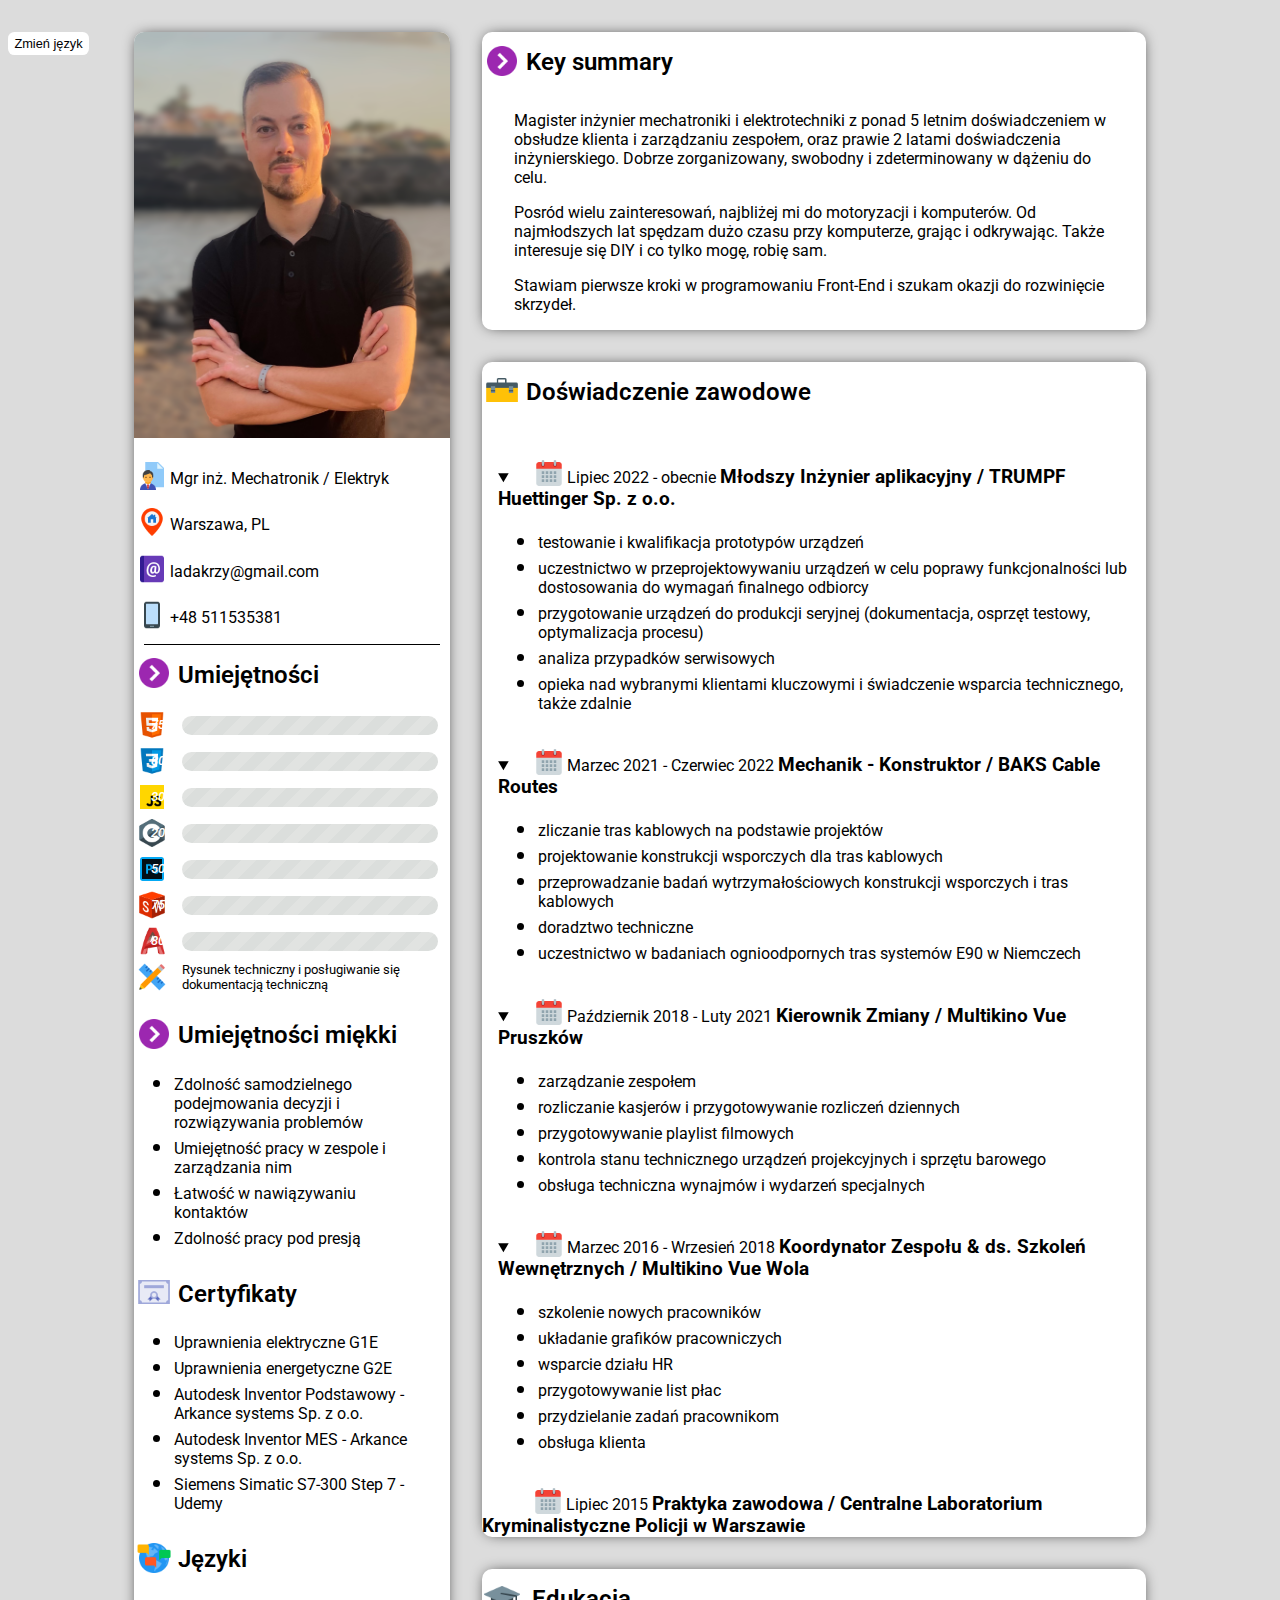
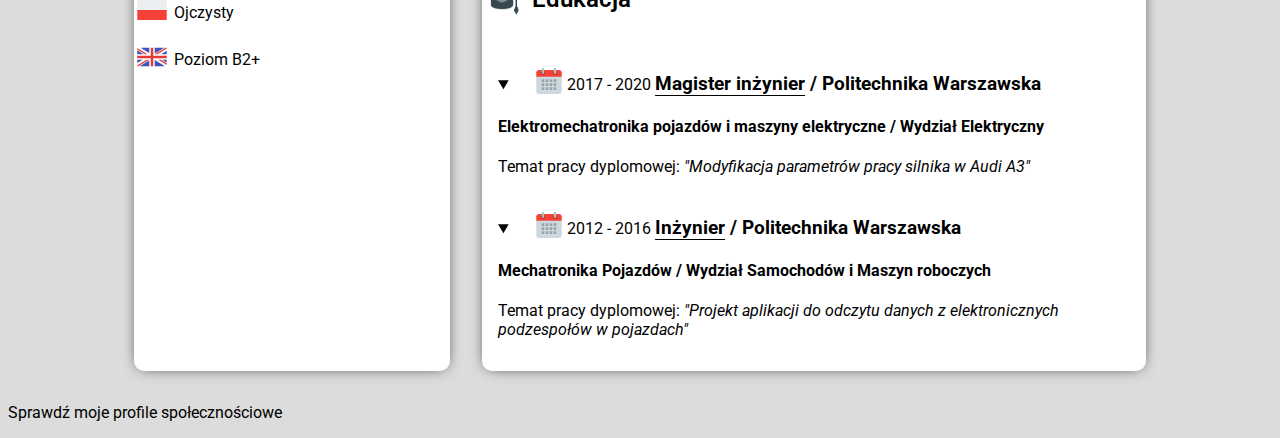
==== index-pl.html @ dfb5e880 "Dodana polska wersja strony" ====
<!doctype html>
<html lang="pl">
	<head>
		<title>Moje wirtualne CV</title>
		<meta charset="utf-8">
		<link href="css/main.css" type="text/css" rel="stylesheet" />
		<link rel="icon" href="img/logo.png"/>
		<meta name="description" content="Wirtualne CV mgr inż. Krzysztof Łada">
		<meta name="author" content="Kierooownik">
		
	</head>
	
	<body>
<!-----------------Language Selector ----------------->
        <div id="p-lang">
            <button class="langbtn">Zmień język</button>
            <div class="p-lang-content">
                <a href="index.html">EN</a>
                <a href="index-pl.html">PL</a>
            </div>
        </div>
        <div class="main-content">
<!-----------------Left Side----------------->
            <div class="left-side">
                <div class="foto">
                        <img id="avatar" src="img/foto-doc2.png" alt="Ja" title="Krzysztof">
                </div>
                <div class="info">
                    <p><img class="ikona" src="img/student.png">Mgr inż. Mechatronik / Elektryk</p>
                    <p><img class="ikona" src="img/home.png">Warszawa, PL</p>
                    <p><img class="ikona" src="img/mail.png">ladakrzy@gmail.com</p>
                    <p><img class="ikona" src="img/phone.png">+48 511535381</p>
                    <hr class="content-underline">
                </div>
                <div class="skills">
                    <p class="h-large"><img class="content-img" src="img/star.png">Umiejętności</p>
                    <div class="skill"><img class="skill-ico" src="img/html5.png">
                        <div class="meter stripes">
                            <div class="html"><span class="percentage">75%</span></div> 
                        </div>
                    </div>
                    <div class="skill"><img class="skill-ico" src="img/css3.png">
                        <div class="meter stripes">
                            <div class="css"><span class="percentage">80%</span></div>
                        </div>
                    </div>
                    <div class="skill"><img class="skill-ico" src="img/javascript.png">
                        <div class="meter stripes">
                            <div class="js"><span class="percentage">30%</span></div>
                        </div>
                    </div>
                    <div class="skill"> <img class="skill-ico" src="img/c-sharp.png">
                        <div class="meter stripes">
                            <div class="c-sharp"><span class="percentage">20%</span></div>
                        </div>
                    </div>
                    <div class="skill"><img class="skill-ico" src="img/photoshop.png">
                        <div class="meter stripes">
                            <div class="photoshop"><span class="percentage">50%</span></div>
                        </div>
                    </div>
                    <div class="skill"><img class="skill-ico" src="img/solidworks.png">
                        <div class="meter stripes">
                            <div class="solid"><span class="percentage">75%</span></div>
                        </div>    
                    </div>
                    <div class="skill"><img class="skill-ico" src="img/autocad.png">
                        <div class="meter stripes">
                            <div class="autocad"><span class="percentage">80%</span></div>
                        </div>
                    </div>
                    <div class="skill"><img class="skill-ico" src="img/design.png">
                        <p id="draw">Rysunek techniczny i posługiwanie się dokumentacją techniczną</p>
                    </div>
                </div>
                <div class="soft-skills">
                    <p class="h-large"><img class="content-img" src="img/star.png">Umiejętności miękki</p>
                    <ul class="soft-list">
                        <li>Zdolność samodzielnego podejmowania decyzji i rozwiązywania problemów</li>
                        <li>Umiejętność pracy w zespole i zarządzania nim</li>
                        <li>Łatwość w nawiązywaniu kontaktów</li>
                        <li>Zdolność pracy pod presją</li>
                    </ul>
                </div>
                <div class="certificates">
                    <p class="h-large"><img class="content-img" src="img/certificate.png">Certyfikaty</p>
                    <ul class="cert">
                        <li>Uprawnienia elektryczne G1E</li>
                        <li>Uprawnienia energetyczne G2E</li>
                        <li>Autodesk Inventor Podstawowy - Arkance systems Sp. z o.o.</li>
                        <li>Autodesk Inventor MES - Arkance systems Sp. z o.o.</li>
                        <li>Siemens Simatic S7-300 Step 7 - Udemy</li>
                    </ul>
                </div>
                <div class="languages">
                    <p class="h-large"><img class="content-img" src="img/language.png">Języki</p>
                    
                        <p class="lang"><img class="ikona flaga" src="img/pol.png"> Ojczysty</p>
                        <p class="lang"><img class="ikona flaga" src="img/eng.png"> Poziom B2+</p>
                </div>
            </div>

<!-----------------Right Side----------------->
            <div class="right-side1">
                <div class="summary">
                    <p class="h-large"><img class="content-img" src="img/star.png">Key summary</p>
                    <div class="about">
                        <p>Magister inżynier mechatroniki i elektrotechniki z ponad 5 letnim doświadczeniem w obsłudze klienta i zarządzaniu zespołem, oraz prawie 2 latami doświadczenia inżynierskiego. Dobrze zorganizowany, swobodny i zdeterminowany w dążeniu do celu.</p>
                        <p>Posród wielu zainteresowań, najbliżej mi do motoryzacji i komputerów. Od najmłodszych lat spędzam dużo czasu przy komputerze, grając i odkrywając. Także interesuje się DIY i co tylko mogę, robię sam. </p>
                        <p>Stawiam pierwsze kroki w programowaniu Front-End i szukam okazji do rozwinięcie skrzydeł.</p>
                    </div>
                </div>
            </div>
            <div class="right-side2">
<!-----------------Experience----------------->                
                <div class="experience">
                    <p class="h-large"><img class="content-img" src="img/case.png">Doświadczenie zawodowe</p>
                    <details open>
                        <summary>
                            <time class="date-range"><img class="ikona" src=img/calendar.png>Lipiec 2022 - obecnie </time>
                            <h3>Młodszy Inżynier aplikacyjny / TRUMPF Huettinger Sp. z o.o.</h3>
                        </summary>
                        <ul>
                            <li>testowanie i kwalifikacja prototypów urządzeń</li>
                            <li>uczestnictwo w przeprojektowywaniu urządzeń w celu poprawy funkcjonalności lub dostosowania do wymagań finalnego odbiorcy</li>
                            <li>przygotowanie urządzeń do produkcji seryjnej (dokumentacja, osprzęt testowy, optymalizacja procesu)</li>
                            <li>analiza przypadków serwisowych</li>
                            <li>opieka nad wybranymi klientami kluczowymi i świadczenie wsparcia technicznego, także zdalnie</li>
                        </ul>
                    </details>
                    <details open>
                        <summary>
                            <time class="date-range"><img class="ikona" src=img/calendar.png>Marzec 2021 - Czerwiec 2022</time>
                            <h3>Mechanik - Konstruktor / BAKS Cable Routes</h3>
                        </summary>
                        <ul>
                            <li>zliczanie tras kablowych na podstawie projektów</li>
                            <li>projektowanie konstrukcji wsporczych dla tras kablowych</li>
                            <li>przeprowadzanie badań wytrzymałościowych konstrukcji wsporczych i tras kablowych</li>
                            <li>doradztwo techniczne</li>
                            <li>uczestnictwo w badaniach ognioodpornych tras systemów E90 w Niemczech</li>
                        </ul>
                    </details>
                    <details open>
                        <summary><time class="date-range"><img class="ikona" src=img/calendar.png>Październik 2018 - Luty 2021</time>
                            <h3>Kierownik Zmiany / Multikino Vue Pruszków</h3></summary>
                        <ul>
                            <li>zarządzanie zespołem</li>
                            <li>rozliczanie kasjerów i przygotowywanie rozliczeń dziennych</li>
                            <li>przygotowywanie playlist filmowych</li>
                            <li>kontrola stanu technicznego urządzeń projekcyjnych i sprzętu barowego</li>
                            <li>obsługa techniczna wynajmów i wydarzeń specjalnych</li>
                        </ul>
                    </details>
                    <details open>
                        <summary>
                            <time class="date-range"><img class="ikona" src=img/calendar.png>Marzec 2016 - Wrzesień 2018</time>
                            <h3>Koordynator Zespołu & ds. Szkoleń Wewnętrznych / Multikino Vue Wola</h3>
                        </summary>
                        <ul>
                            <li>szkolenie nowych pracowników</li>
                            <li>układanie grafików pracowniczych</li>
                            <li>wsparcie działu HR</li>
                            <li>przygotowywanie list płac</li>
                            <li>przydzielanie zadań pracownikom</li>
                            <li>obsługa klienta</li>
                        </ul>
                    </details>
                            <time class="date-range police"><img class="ikona" src=img/calendar.png>Lipiec 2015</time>
                            <h3>Praktyka zawodowa / Centralne Laboratorium Kryminalistyczne Policji w Warszawie </h3>    
                </div>
            </div>
<!-----------------Education----------------->        
            <div class="right-side3">
                <div class="education">
                    <p class="h-large"><img class="content-img" src="img/education.png"> Edukacja</p>
                    <details open>
                    <summary><time class="date-range"><img class="ikona" src=img/calendar.png>2017 - 2020</time>
                        <h3 class="department"><span class="science-title">Magister inżynier</span> / Politechnika Warszawska</h3>
                    </summary>    
                        <h4 class="speciality">Elektromechatronika pojazdów i maszyny elektryczne / Wydział Elektryczny </h4>
                    <p>Temat pracy dyplomowej: <em>"Modyfikacja parametrów pracy silnika w Audi A3"</em></p>
                    </details>
                    <details open>
                    <summary><time class="date-range"><img class="ikona" src=img/calendar.png>2012 - 2016</time>
                        <h3 class="department"><span class="science-title">Inżynier</span> / Politechnika Warszawska</h3>
                    </summary>
                        <h4 class="speciality">Mechatronika Pojazdów / Wydział Samochodów i Maszyn roboczych</h4>
                    <p>Temat pracy dyplomowej: <em>"Projekt aplikacji do odczytu danych z elektronicznych podzespołów w pojazdach"</em></p>
                    </details>
                    
                </div>
            </div>
        </div>
        <footer>
            <p>Sprawdź moje profile społecznościowe</p>
            <p></p>
        </footer>
    </body>

</html>
---- css/main.css ----
/*-----------------Global Style-----------------*/
@import url(https://fonts.googleapis.com/css?family=Roboto);
body{
    background-color: gainsboro;
    font-family: Roboto;
}
.main-content{
    max-width: 80%;
    margin: 2em auto;
    display: grid;
    grid-template-columns: 1fr 1fr 1fr;
    grid-template-areas: 
    "l r1 r1"
    "l r2 r2"
    "l r3 r3"
    ;
    gap: 2em;
}
.content-underline{
    background-color: #000;
    height: 1px;
    border: none;
    margin: 0 10px;
}
#avatar{
    width: 100%;
    border-radius: 10px 10px 0 0;
}
.content-img{
    margin-top: -0.25em;
    margin-left: 2px;
    height: 1.5em;
    vertical-align: middle;
    padding-right: 0.25em;
}
.h-large{
    font-size: 1.5em;
    display: inline-block;
    margin-top: 16px;
    margin-bottom: 16px;
    font-weight: 600;
}
.foto{
    text-align: center;
}
.left-side{
    grid-area: l;
    background-color: #fff;
    box-shadow: 0px 0px 15px -5px rgba(0, 0, 0, 1);
    border-radius: 10px;
    
}
.right-side1{
    grid-area: r1;
    background-color: #fff;
    box-shadow: 0px 0px 15px -5px rgba(0, 0, 0, 1);
    border-radius: 10px;
}
.right-side2{
    grid-area: r2;
    background-color: #fff;
    box-shadow: 0px 0px 15px -5px rgba(0, 0, 0, 1);
    border-radius: 10px;
}
.right-side3{
    grid-area: r3;
    background-color: #fff;
    box-shadow: 0px 0px 15px -5px rgba(0, 0, 0, 1);
    border-radius: 10px;
}
/*-----------------Language Dropdown-----------------*/
.langbtn{
    background-color: white;
    color: #000;
    padding: 0.3em 0.5em;
    font-size: 0.8em;
    border: none;
    border-radius: 0.5em;
}
#p-lang{
    position: absolute;
    display: inline-block;
}
.p-lang-content{
    display: none;
    position: absolute;
    background-color: #fff;
    box-shadow: 0 0.5em 1em 0 rgba(0,0,0,0.2);
    width: 100%;
    font-size: 0.8em;
    text-align: center;
    border: none;
    border-radius: 0.5em;
}
.p-lang-content a{
    color: #000;
    text-decoration: none;
    display: block;
    padding-top: 0.2em;
}
#p-lang:hover .langbtn {
    font-weight: bold;
}
#p-lang:hover .p-lang-content{
    display: block;
}
.p-lang-content a:hover{
    background-color: #e1e4e1ad;
}
/*-----------------Wskaźniki skills-----------------~~*/
.skill-ico{
    width: 2rem;
    height: 2rem;
    padding: 2px;
}
.meter div{
    width: 0%;
}
.percentage{
    color: #fff;
    text-align: center;
    font-size: 0.8rem;
    font-weight: 500;
    float: right;
    padding: 5px;
    font-style: italic;
    margin-top: -0.2rem;
    margin-right: 0.2rem;
}
.skill{
    display: flex;
    flex-direction: row;
    width: 100%;
}
.meter{
    background-color: #cacecbad;
    height: 1.2rem;
    border-radius: 0.6rem;
    text-align: center;
    align-items: center;
    box-shadow: 0 -1px -1px rgba(255, 255, 255, 1);
    width: 100%;
    margin: auto 0.75rem;
}
.stripes {
    background-size: 30px 30px;
    background-image: linear-gradient(
        135deg,
        rgba(255, 255, 255, .15) 25%,
        transparent 25%,
        transparent 50%,
        rgba(255, 255, 255, .15) 50%,
        rgba(255, 255, 255, .15) 75%,
        transparent 75%,
        transparent
    );
    animation: animate-stripes 1.25s linear infinite;
    animation-direction: reverse;
}

.html{
    background-color: #2fce44ad;
    height: 1.2rem;
    border-radius: 0.6rem;
    animation: html 0.5s linear forwards;

}
.css{
    background-color: #2fce44ad;
    height: 1.2rem;
    border-radius: 0.6rem;
    animation: css 0.5s linear forwards;
}
.js{
    background-color: #2fce44ad;
    height: 1.2rem;
    border-radius: 0.6rem;
    animation: js 0.5s linear forwards;
}
.c-sharp{
    background-color: #2fce44ad;
    height: 1.2rem;
    border-radius: 0.6rem;
    animation: c-sharp 0.5s linear forwards;
}
.photoshop{
    background-color: #2fce44ad;
    height: 1.2rem;
    border-radius: 0.6rem;
    animation: photoshop 0.5s linear forwards;
}
.solid{
    background-color: #2fce44ad;
    height: 1.2rem;
    border-radius: 0.6rem;
    animation: solid 0.5s linear forwards;
}
.autocad{
    background-color: #2fce44ad;
    height: 1.2rem;
    border-radius: 0.6rem;
    animation: autocad 0.5s linear forwards;
}
@keyframes animate-stripes {
    0% {
        background-position: 0 0;
    }

    100% {
        background-position: 60px 0;
    }
}
@keyframes html{
    100%{
        width: 75%;
    }
}
@keyframes css {
    100%{
        width: 80%;
    }
}
@keyframes js {
    100%{
        width: 30%;
    }
}
@keyframes c-sharp {
    100%{
        width: 20%;
    }
}
@keyframes photoshop {
    100%{
        width: 50%;
    }
}
@keyframes solid {
    100%{
        width: 75%;
    }
}
@keyframes autocad {
    100%{
        width: 80%;
    }
}
/*~~-----------------Wskaźniki skills-----------------*/
li::marker {
    font-size: 1.5em;
}
.soft-list{
    margin-top: 0px;
    margin-right: 1em;
}
.cert{
    margin-top: 0;
    margin-right: 1em;
}
.lang{
    margin-top: 0;
}
.about{
    margin: 1em 2em;
}
.date-range{
    margin-left: 1em;
}
h3{
    display: inline;
    margin-top: 0rem;
}
details{
    margin: 2em 1em;
}
summary >*{
    display: inline;
    cursor: pointer;
}
.police{
    margin-left: 3em;
}
#draw{
    font-size: 0.8rem;
    display: inline;
    margin-top: 0.2rem;
    margin-left: 0.75rem;
}
.ikona{
    width: 2rem;
    height: 2rem;
    padding: 2px;
    margin-bottom: -0.6rem;
}
.science-title{
    text-decoration: underline;
    text-underline-offset: 0.25em;
}
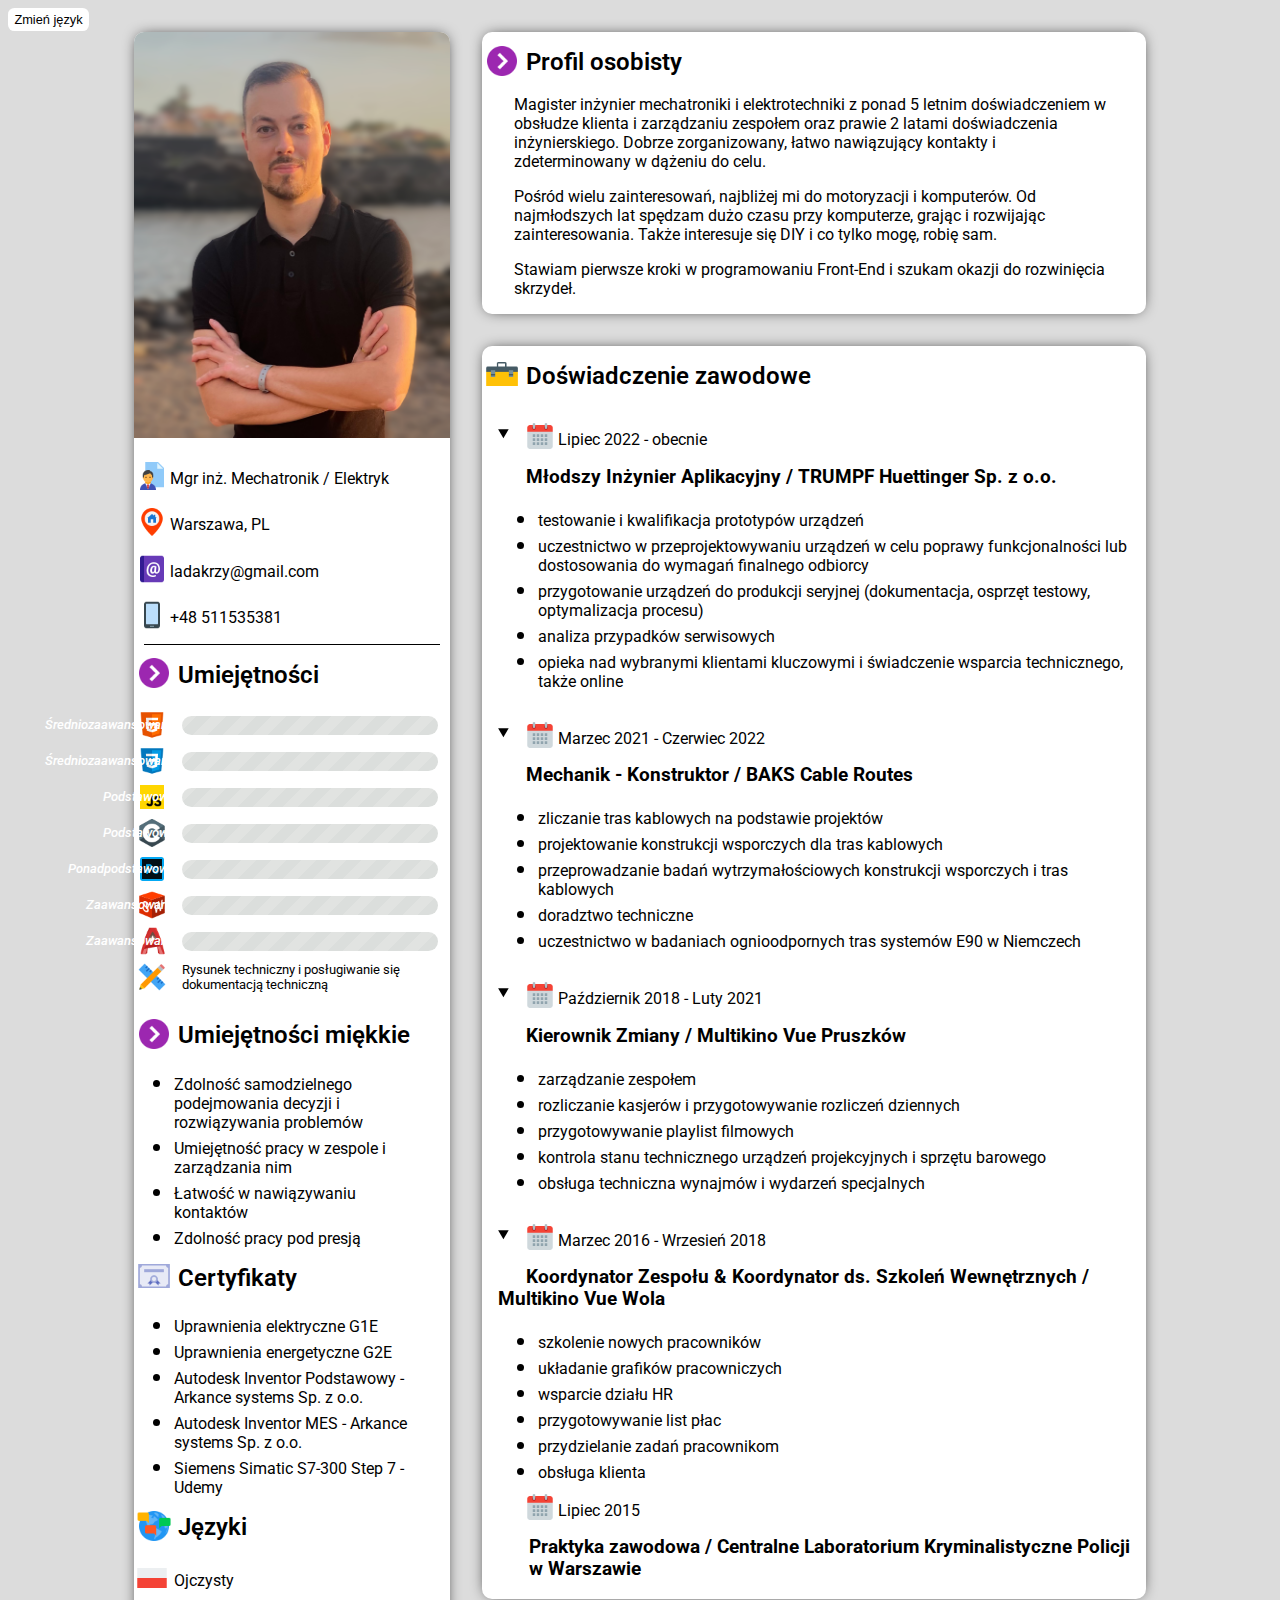
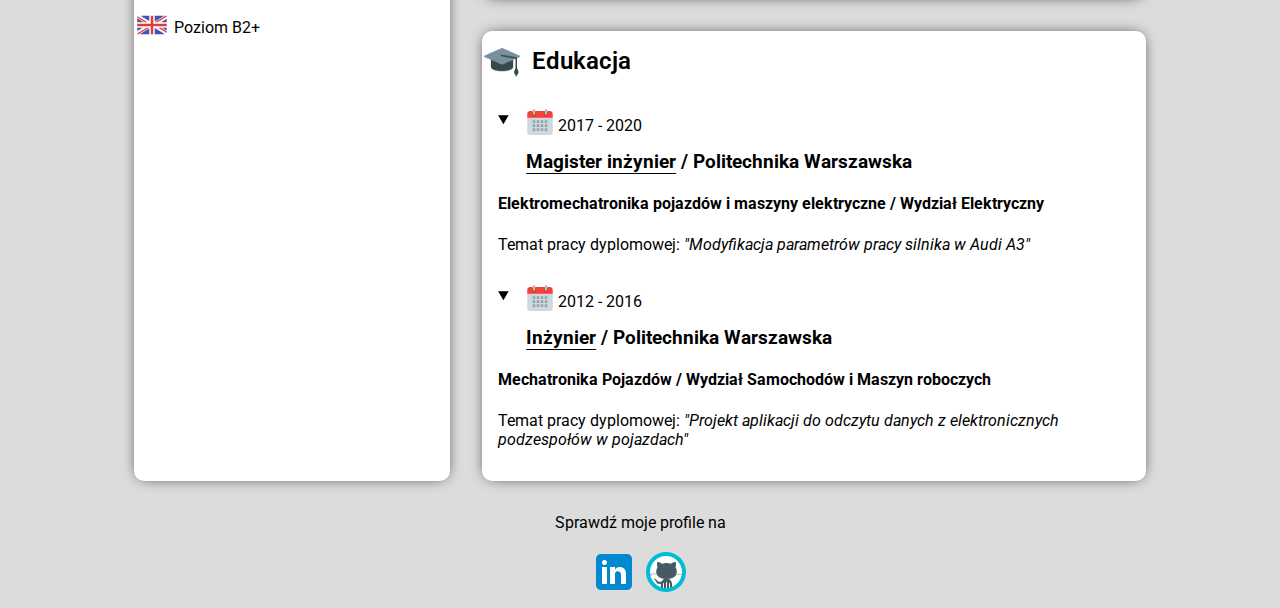
==== commit 5789c503: "Added social & fixing small mistakes" ====
--- a/index-pl.html
+++ b/index-pl.html
@@ -36,37 +36,37 @@
                     <p class="h-large"><img class="content-img" src="img/star.png">Umiejętności</p>
                     <div class="skill"><img class="skill-ico" src="img/html5.png">
                         <div class="meter stripes">
-                            <div class="html"><span class="percentage">75%</span></div> 
+                            <div class="html"><span class="percentage">Średniozaawansowany</span></div> 
                         </div>
                     </div>
                     <div class="skill"><img class="skill-ico" src="img/css3.png">
                         <div class="meter stripes">
-                            <div class="css"><span class="percentage">80%</span></div>
+                            <div class="css"><span class="percentage">Średniozaawansowany</span></div>
                         </div>
                     </div>
                     <div class="skill"><img class="skill-ico" src="img/javascript.png">
                         <div class="meter stripes">
-                            <div class="js"><span class="percentage">30%</span></div>
+                            <div class="js"><span class="percentage">Podstawowy</span></div>
                         </div>
                     </div>
                     <div class="skill"> <img class="skill-ico" src="img/c-sharp.png">
                         <div class="meter stripes">
-                            <div class="c-sharp"><span class="percentage">20%</span></div>
+                            <div class="c-sharp"><span class="percentage">Podstawowy</span></div>
                         </div>
                     </div>
                     <div class="skill"><img class="skill-ico" src="img/photoshop.png">
                         <div class="meter stripes">
-                            <div class="photoshop"><span class="percentage">50%</span></div>
+                            <div class="photoshop"><span class="percentage">Ponadpodstawowy</span></div>
                         </div>
                     </div>
                     <div class="skill"><img class="skill-ico" src="img/solidworks.png">
                         <div class="meter stripes">
-                            <div class="solid"><span class="percentage">75%</span></div>
+                            <div class="solid"><span class="percentage">Zaawansowany</span></div>
                         </div>    
                     </div>
                     <div class="skill"><img class="skill-ico" src="img/autocad.png">
                         <div class="meter stripes">
-                            <div class="autocad"><span class="percentage">80%</span></div>
+                            <div class="autocad"><span class="percentage">Zaawansowany</span></div>
                         </div>
                     </div>
                     <div class="skill"><img class="skill-ico" src="img/design.png">
@@ -74,7 +74,7 @@
                     </div>
                 </div>
                 <div class="soft-skills">
-                    <p class="h-large"><img class="content-img" src="img/star.png">Umiejętności miękki</p>
+                    <p class="h-large"><img class="content-img" src="img/star.png">Umiejętności miękkie</p>
                     <ul class="soft-list">
                         <li>Zdolność samodzielnego podejmowania decyzji i rozwiązywania problemów</li>
                         <li>Umiejętność pracy w zespole i zarządzania nim</li>
@@ -103,11 +103,11 @@
 <!-----------------Right Side----------------->
             <div class="right-side1">
                 <div class="summary">
-                    <p class="h-large"><img class="content-img" src="img/star.png">Key summary</p>
+                    <p class="h-large"><img class="content-img" src="img/star.png">Profil osobisty</p>
                     <div class="about">
-                        <p>Magister inżynier mechatroniki i elektrotechniki z ponad 5 letnim doświadczeniem w obsłudze klienta i zarządzaniu zespołem, oraz prawie 2 latami doświadczenia inżynierskiego. Dobrze zorganizowany, swobodny i zdeterminowany w dążeniu do celu.</p>
-                        <p>Posród wielu zainteresowań, najbliżej mi do motoryzacji i komputerów. Od najmłodszych lat spędzam dużo czasu przy komputerze, grając i odkrywając. Także interesuje się DIY i co tylko mogę, robię sam. </p>
-                        <p>Stawiam pierwsze kroki w programowaniu Front-End i szukam okazji do rozwinięcie skrzydeł.</p>
+                        <p>Magister inżynier mechatroniki i elektrotechniki z ponad 5 letnim doświadczeniem w obsłudze klienta i zarządzaniu zespołem oraz prawie 2 latami doświadczenia inżynierskiego. Dobrze zorganizowany, łatwo nawiązujący kontakty i zdeterminowany w dążeniu do celu.</p>
+                        <p>Pośród wielu zainteresowań, najbliżej mi do motoryzacji i komputerów. Od najmłodszych lat spędzam dużo czasu przy komputerze, grając i rozwijając zainteresowania. Także interesuje się DIY i co tylko mogę, robię sam. </p>
+                        <p>Stawiam pierwsze kroki w programowaniu Front-End i szukam okazji do rozwinięcia skrzydeł.</p>
                     </div>
                 </div>
             </div>
@@ -118,14 +118,14 @@
                     <details open>
                         <summary>
                             <time class="date-range"><img class="ikona" src=img/calendar.png>Lipiec 2022 - obecnie </time>
-                            <h3>Młodszy Inżynier aplikacyjny / TRUMPF Huettinger Sp. z o.o.</h3>
+                            <h3>Młodszy Inżynier Aplikacyjny / TRUMPF Huettinger Sp. z o.o.</h3>
                         </summary>
                         <ul>
                             <li>testowanie i kwalifikacja prototypów urządzeń</li>
                             <li>uczestnictwo w przeprojektowywaniu urządzeń w celu poprawy funkcjonalności lub dostosowania do wymagań finalnego odbiorcy</li>
                             <li>przygotowanie urządzeń do produkcji seryjnej (dokumentacja, osprzęt testowy, optymalizacja procesu)</li>
                             <li>analiza przypadków serwisowych</li>
-                            <li>opieka nad wybranymi klientami kluczowymi i świadczenie wsparcia technicznego, także zdalnie</li>
+                            <li>opieka nad wybranymi klientami kluczowymi i świadczenie wsparcia technicznego, także online</li>
                         </ul>
                     </details>
                     <details open>
@@ -155,7 +155,7 @@
                     <details open>
                         <summary>
                             <time class="date-range"><img class="ikona" src=img/calendar.png>Marzec 2016 - Wrzesień 2018</time>
-                            <h3>Koordynator Zespołu & ds. Szkoleń Wewnętrznych / Multikino Vue Wola</h3>
+                            <h3>Koordynator Zespołu & Koordynator ds. Szkoleń Wewnętrznych / Multikino Vue Wola</h3>
                         </summary>
                         <ul>
                             <li>szkolenie nowych pracowników</li>
@@ -167,7 +167,7 @@
                         </ul>
                     </details>
                             <time class="date-range police"><img class="ikona" src=img/calendar.png>Lipiec 2015</time>
-                            <h3>Praktyka zawodowa / Centralne Laboratorium Kryminalistyczne Policji w Warszawie </h3>    
+                            <h3 class="police">Praktyka zawodowa / Centralne Laboratorium Kryminalistyczne Policji w Warszawie </h3>    
                 </div>
             </div>
 <!-----------------Education----------------->        
@@ -193,8 +193,11 @@
             </div>
         </div>
         <footer>
-            <p>Sprawdź moje profile społecznościowe</p>
-            <p></p>
+            <p>Sprawdź moje profile na</p>
+            <div>
+                <a target="_blank" href="https://www.linkedin.com/in/krzysztof-łada-550217142/"><img class="social" src=img/linkedin.png></a>
+                <a target="_blank" href="https://github.com/Kierooownik"><img class="social" src=img/github.png></a>
+            </div>
         </footer>
     </body>
 
--- a/css/main.css
+++ b/css/main.css
@@ -15,7 +15,11 @@
     "l r3 r3"
     ;
     gap: 2em;
-}
+}/*
+.experience{
+    width: 90%;
+    justify-content: center;
+}*/
 .content-underline{
     background-color: #000;
     height: 1px;
@@ -35,7 +39,6 @@
 }
 .h-large{
     font-size: 1.5em;
-    display: inline-block;
     margin-top: 16px;
     margin-bottom: 16px;
     font-weight: 600;
@@ -80,6 +83,7 @@
 #p-lang{
     position: absolute;
     display: inline-block;
+    top: 0.5em;
 }
 .p-lang-content{
     display: none;
@@ -212,37 +216,37 @@
 }
 @keyframes html{
     100%{
+        width: 65%;
+    }
+}
+@keyframes css {
+    100%{
+        width: 65%;
+    }
+}
+@keyframes js {
+    100%{
+        width: 25%;
+    }
+}
+@keyframes c-sharp {
+    100%{
+        width: 25%;
+    }
+}
+@keyframes photoshop {
+    100%{
+        width: 45%;
+    }
+}
+@keyframes solid {
+    100%{
         width: 75%;
     }
 }
-@keyframes css {
-    100%{
-        width: 80%;
-    }
-}
-@keyframes js {
-    100%{
-        width: 30%;
-    }
-}
-@keyframes c-sharp {
-    100%{
-        width: 20%;
-    }
-}
-@keyframes photoshop {
-    100%{
-        width: 50%;
-    }
-}
-@keyframes solid {
+@keyframes autocad {
     100%{
         width: 75%;
-    }
-}
-@keyframes autocad {
-    100%{
-        width: 80%;
     }
 }
 /*~~-----------------Wskaźniki skills-----------------*/
@@ -264,11 +268,15 @@
     margin: 1em 2em;
 }
 .date-range{
-    margin-left: 1em;
+    display: block;
+    margin-top: -1.5em;
+    margin-left: 1.5em;
+    margin-bottom: 1em;
 }
 h3{
-    display: inline;
-    margin-top: 0rem;
+    display: inline-block;
+    margin-top: 0em;
+    margin-left: 1.5em;
 }
 details{
     margin: 2em 1em;
@@ -278,7 +286,7 @@
     cursor: pointer;
 }
 .police{
-    margin-left: 3em;
+    margin-left: 2.5em;
 }
 #draw{
     font-size: 0.8rem;
@@ -295,4 +303,25 @@
 .science-title{
     text-decoration: underline;
     text-underline-offset: 0.25em;
+}
+/*---------------------Urządzenia mobilne-------------*/
+@media screen and (max-width:900px) {
+.main-content{
+    max-width: 80%;
+    margin: 3em auto;
+    display: grid;
+    grid-template-columns: 1fr 1fr;
+    grid-template-areas: 
+    "l l"
+    "l l"
+    "l l"
+    "r1 r1"
+    "r2 r2"
+    "r3 r3"
+    ;
+    gap: 2em;
+}
+}
+footer{
+    text-align: center;
 }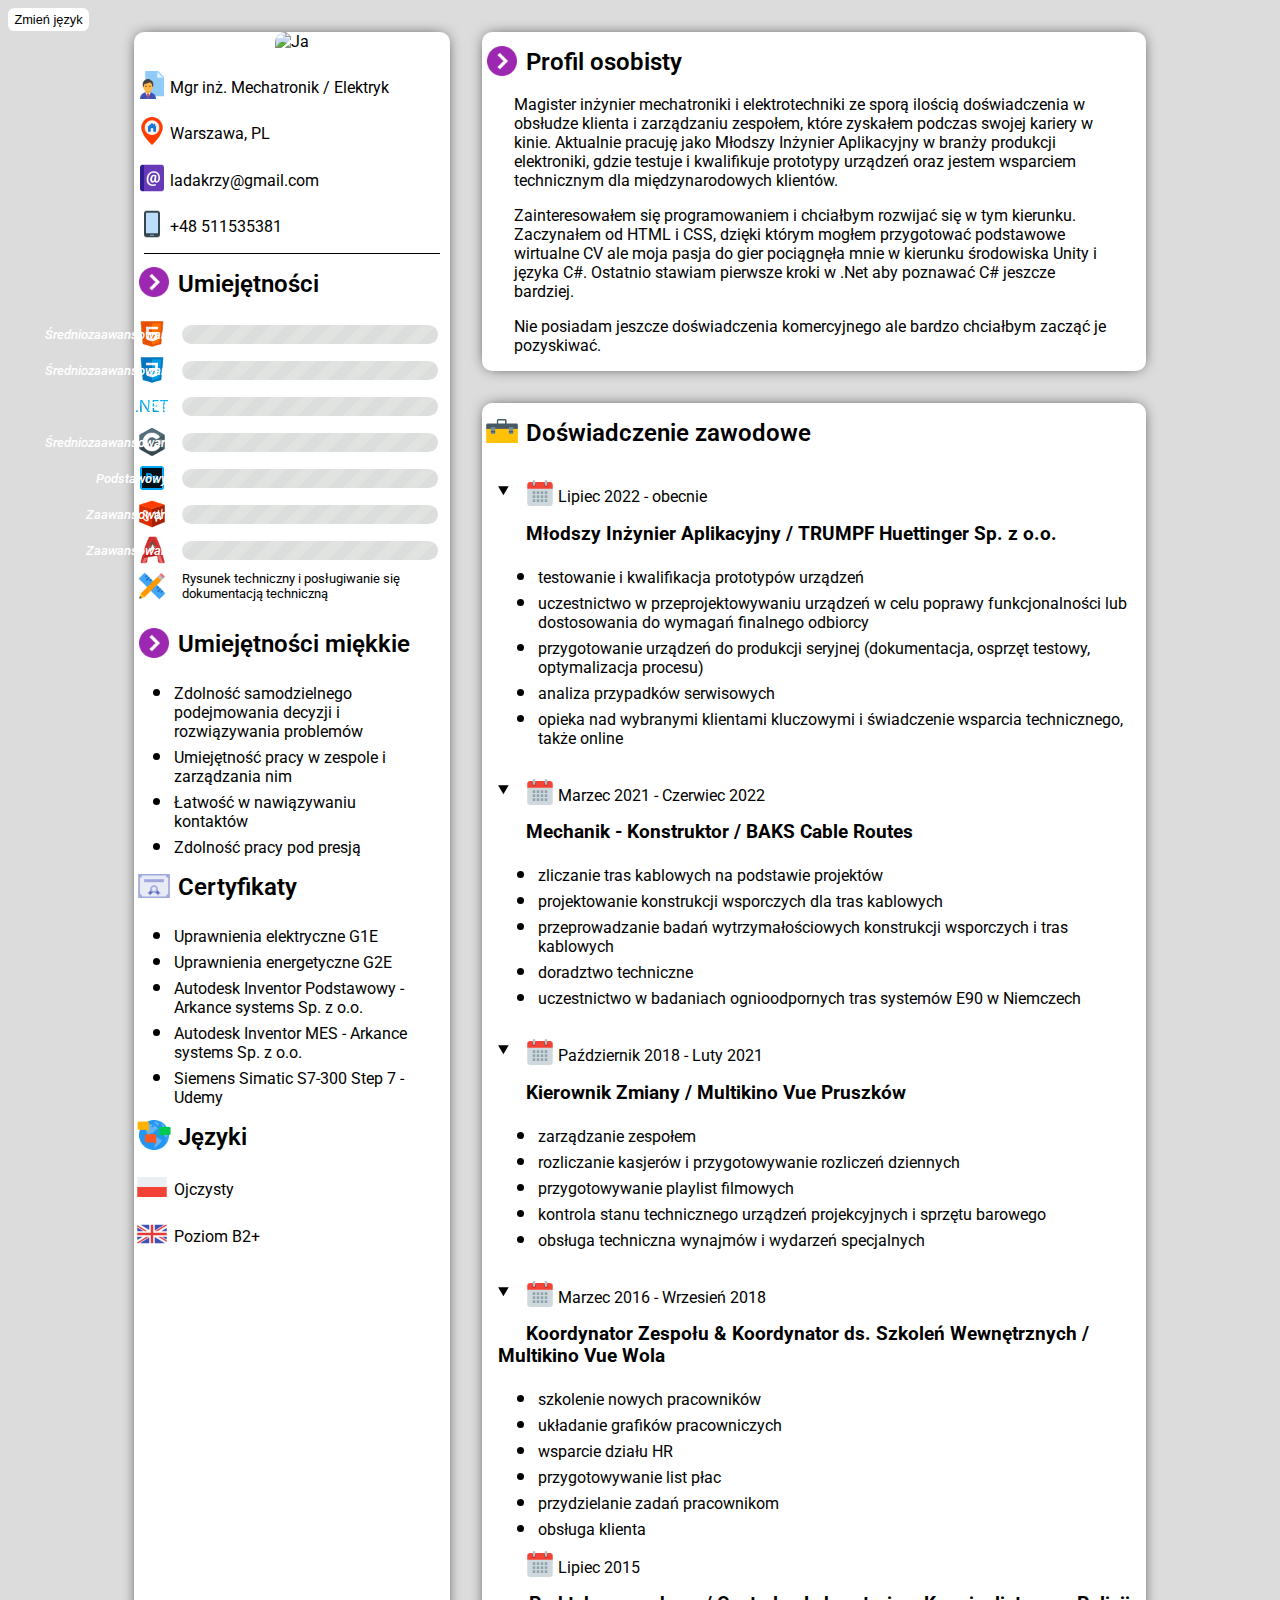
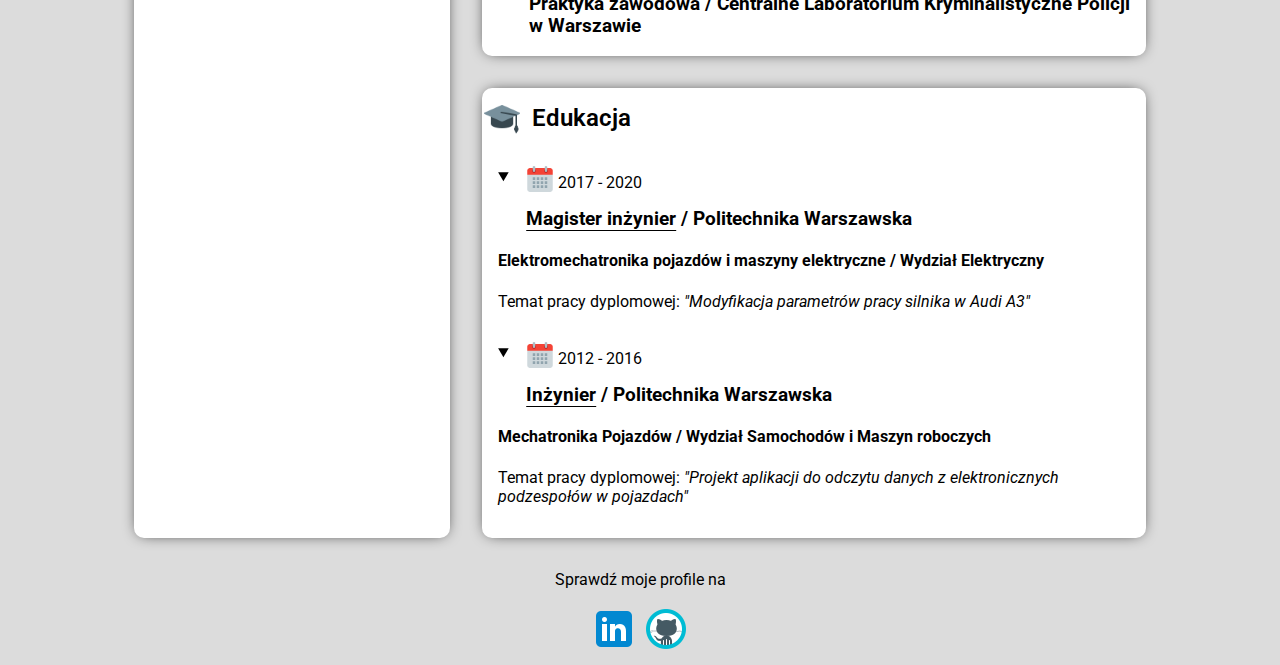
==== commit 305738cd: "Updating information" ====
--- a/index-pl.html
+++ b/index-pl.html
@@ -23,7 +23,7 @@
 <!-----------------Left Side----------------->
             <div class="left-side">
                 <div class="foto">
-                        <img id="avatar" src="img/foto-doc2.png" alt="Ja" title="Krzysztof">
+                        <img id="avatar" src="img/foto-doc3.png" alt="Ja" title="Krzysztof">
                 </div>
                 <div class="info">
                     <p><img class="ikona" src="img/student.png">Mgr inż. Mechatronik / Elektryk</p>
@@ -44,19 +44,19 @@
                             <div class="css"><span class="percentage">Średniozaawansowany</span></div>
                         </div>
                     </div>
-                    <div class="skill"><img class="skill-ico" src="img/javascript.png">
-                        <div class="meter stripes">
-                            <div class="js"><span class="percentage">Podstawowy</span></div>
+                    <div class="skill"><img class="skill-ico" src="img/dotnet.png">
+                        <div class="meter stripes">
+                            <div class="dnet"><span class="percentage">Pdst</span></div>
                         </div>
                     </div>
                     <div class="skill"> <img class="skill-ico" src="img/c-sharp.png">
                         <div class="meter stripes">
-                            <div class="c-sharp"><span class="percentage">Podstawowy</span></div>
+                            <div class="c-sharp"><span class="percentage">Średniozaawansowany</span></div>
                         </div>
                     </div>
                     <div class="skill"><img class="skill-ico" src="img/photoshop.png">
                         <div class="meter stripes">
-                            <div class="photoshop"><span class="percentage">Ponadpodstawowy</span></div>
+                            <div class="photoshop"><span class="percentage">Podstawowy+</span></div>
                         </div>
                     </div>
                     <div class="skill"><img class="skill-ico" src="img/solidworks.png">
@@ -105,9 +105,9 @@
                 <div class="summary">
                     <p class="h-large"><img class="content-img" src="img/star.png">Profil osobisty</p>
                     <div class="about">
-                        <p>Magister inżynier mechatroniki i elektrotechniki z ponad 5 letnim doświadczeniem w obsłudze klienta i zarządzaniu zespołem oraz prawie 2 latami doświadczenia inżynierskiego. Dobrze zorganizowany, łatwo nawiązujący kontakty i zdeterminowany w dążeniu do celu.</p>
-                        <p>Pośród wielu zainteresowań, najbliżej mi do motoryzacji i komputerów. Od najmłodszych lat spędzam dużo czasu przy komputerze, grając i rozwijając zainteresowania. Także interesuje się DIY i co tylko mogę, robię sam. </p>
-                        <p>Stawiam pierwsze kroki w programowaniu Front-End i szukam okazji do rozwinięcia skrzydeł.</p>
+                        <p>Magister inżynier mechatroniki i elektrotechniki ze sporą ilością doświadczenia w obsłudze klienta i zarządzaniu zespołem, które zyskałem podczas swojej kariery w kinie. Aktualnie pracuję jako Młodszy Inżynier Aplikacyjny w branży produkcji elektroniki, gdzie testuje i kwalifikuje prototypy urządzeń oraz jestem wsparciem technicznym dla międzynarodowych klientów.</p>
+                        <p>Zainteresowałem się programowaniem i chciałbym rozwijać się w tym kierunku. Zaczynałem od HTML i CSS, dzięki którym mogłem przygotować podstawowe wirtualne CV ale moja pasja do gier pociągnęła mnie w kierunku środowiska Unity i języka C#. Ostatnio stawiam pierwsze kroki w .Net aby poznawać C# jeszcze bardziej.</p>
+                        <p>Nie posiadam jeszcze doświadczenia komercyjnego ale bardzo chciałbym zacząć je pozyskiwać.</p>
                     </div>
                 </div>
             </div>
--- a/css/main.css
+++ b/css/main.css
@@ -175,11 +175,11 @@
     border-radius: 0.6rem;
     animation: css 0.5s linear forwards;
 }
-.js{
-    background-color: #2fce44ad;
-    height: 1.2rem;
-    border-radius: 0.6rem;
-    animation: js 0.5s linear forwards;
+.dnet{
+    background-color: #2fce44ad;
+    height: 1.2rem;
+    border-radius: 0.6rem;
+    animation: dnet 0.5s linear forwards;
 }
 .c-sharp{
     background-color: #2fce44ad;
@@ -216,27 +216,27 @@
 }
 @keyframes html{
     100%{
-        width: 65%;
+        width: 55%;
     }
 }
 @keyframes css {
     100%{
-        width: 65%;
-    }
-}
-@keyframes js {
-    100%{
-        width: 25%;
+        width: 55%;
+    }
+}
+@keyframes dnet {
+    100%{
+        width: 15%;
     }
 }
 @keyframes c-sharp {
     100%{
-        width: 25%;
+        width: 50%;
     }
 }
 @keyframes photoshop {
     100%{
-        width: 45%;
+        width: 30%;
     }
 }
 @keyframes solid {
